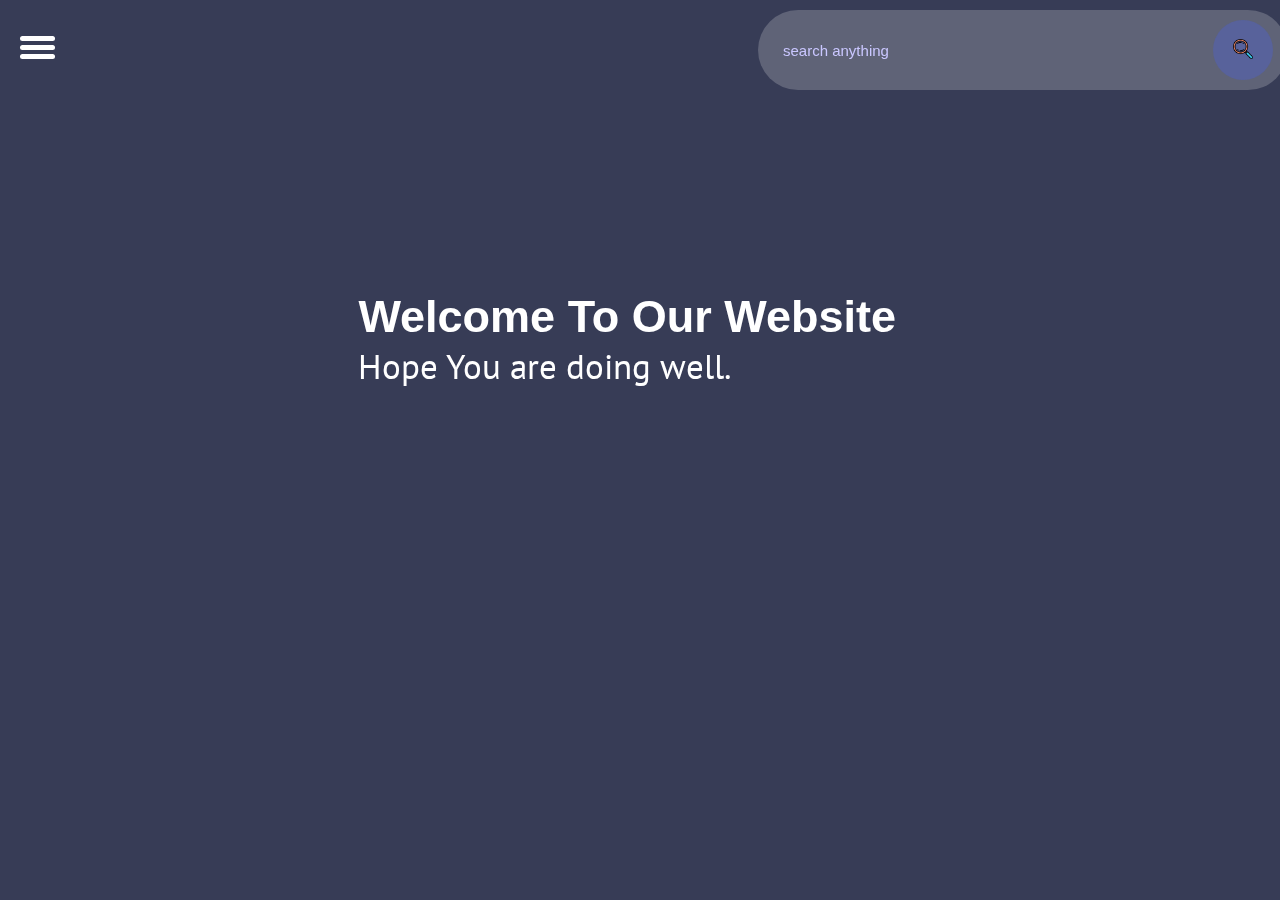
==== index.html @ e61cad7a "Update index.html" ====
<!DOCTYPE html>
<html lang="en">
<head>
    <meta charset="UTF-8">
    <meta http-equiv="X-UA-Compatible" content="IE=edge">
    <meta name="viewport" content="width=device-width, initial-scale=1.0">
    <title>My_Portfolio</title>
    <link rel="stylesheet" href="https://fonts.googleapis.com/css?family=PT+Sans">
    <link rel="stylesheet" href="css/style.css">
</head>
<body>
    <!-- <header> -->
        <div id="navigation" class="clearfix">
            <div id="menu" onclick="onClickMenu()">
                <div id="bar1" class="bar"></div>
                <div id="bar2" class="bar"></div>
                <div id="bar3" class="bar"></div>
            </div>
            <ul class="nav" id="nav">
                <li><a href="#">Home</a></li>
                <li><a href="/HTML_file/About.html">About</a></li>
                <li><a href="#">Qualification</a></li>
                <li><a href="#">Project</a></li>
                <li><a href="#">Contact</a></li>
            </ul>
            <div class="container" >
                <form action="https://www.google.com/search" method="get" class="search-bar">
                    <input type="text" placeholder="search anything" name="q">
                    <button type="submit"><img src="HTML_file/images/search.png"></button>
                </form>
            </div>
        </div>
        <div class="main">
            <ul>
                <h1> Welcome To Our Website</h1>
                <li>Hope You are doing well.</li>
            </ul>
        </div>
    <!-- </header> -->

    <script src="script.js"></script>
</body>
</html>
---- css/style.css ----
*{
    margin: 0;
    padding: 0;
    text-decoration: none;
}

body{
    margin: 0;
    padding: 0;
    font-family: 'PT Sans', sans-serif;
    /* background-image: linear-gradient(rgba(110, 119, 240, 0.9),rgba(110, 119, 240, 0.9),url(images/background.jpg)); */
    /* background-position: center; */
    /* background-size: cover; */
    background-color: #373c56;
    box-sizing: border-box;
    /* background: url(images/background.jpg); */
    /* height: 100vh; */
    /* -webkit-background-size:cover; */
    /* background-size: cover; */
    /* background-position: center center; */
    /* position: relative; */
}

.intro{
    width: 100vw;
    height: 100vh;
    box-sizing: border-box;
    background: url(images/istockphoto-1294603953-612x612.jpg);
    background-size: cover; 
    background-position: center center;
    position: relative;
    justify-content: space-around;
    /* background-color: #f55c45; */
}

.intro ul{
    width: 50vw;
    float: left;
    color: #fff;
    padding: 25px;
    margin: 15px 1px;
    align-items: center;
    align-content: center;
    list-style-type: none;
}

.intro ul h1{
    margin: 12px 1px;
}

.intro ul h2{
    margin: 1px 1px;
}

.intro ul li{
    margin: 15px 26px;
}

.img{
    /* margin-left: 20px; */
    width: 45vw;
    float: right;
    margin-top: 46px;
    margin-right: 0px;
}

.img img{
    /* border-radius: 20px; */
    width: 250px;
    clip-path: circle(50%);
    margin-left: 190px;
    /* height: 270px; */
}

.intro ul li a{
    background-color: blanchedalmond;
    border-style: solid;
    color: #333;
    border-radius: 15px;
    border-color: #fff;
}

.icons {
    padding: 0;
    width: 37vw;
    margin-right: 0px;
    margin-top: 36px;
    height: 20vh;
    float: right;
}

.icons a{
    margin: 35px;
    /* height: 265px; */
    /* width: 265px; */
    /* border-style: solid; */
    /* background-color: aliceblue; */
    /* border-radius: 50px; */
    /* text-align: center; */

}

.main{
    width: 70vw;
    align-items: center;
    justify-content: center;
    /* margin-left: 10px; */
    margin-top: 156px;
    /* text-align: center;
    line-height: 85vh; */
}

.main ul{
    float: right;
    color: #fff;
}

.main h1{
    font-size: 45px;
    font-family: Arial, Helvetica, sans-serif;
}

.main li{
    font-size: 35px;
    list-style-type: none;
}

div.container{
    width: 40vw;
    min-height: 10vh;
    margin-top: 10px;
    margin-right: 10px;
    float: right;
    /* background-image: linear-gradient(rgba(110, 119, 240, 0.9),rgba(110, 119, 240, 0.9),url(images/background.jpg)); */
    /* background-position: center; */
    /* background-size: cover; */
    /* display: flex; */
    align-items: center;
    justify-content: center;
    /* position: absolute; */
    /* top: 0; */
    /* left: 0; */
}

#navigation{
    /* background-image: linear-gradient(rgba(110, 119, 240, 0.9),rgba(110, 119, 240, 0.9),url(images/background.jpg)); */
    /* background-position: center; */
    /* background-size: cover; */
    /* display: flex; */
    width: 100;
    height: 15vh;
    /* background-color: #664968; */
    /* height: 100px; */
}

.clearfix::after{
    content: "";
    display: block;
    clear: both;
}

.search-bar{
    width: 100vw;
    max-width: 500px;
    background: rgba(255,255,255, 0.2);
    display: flex;
    align-items: center;
    border-radius: 40px;
    padding: 10px 15px;
    backdrop-filter: blur(4px) saturate(100%);
}

.search-bar input{
    background: transparent;
    flex: 1;
    border: 0;
    outline: none;
    padding: 5px 10px;
    font-size: 15px;
    color: #cac7ff;
}

::placeholder{
    color: #cac7ff;
}

.search-bar button img{
    width: 20px;
    height: 20px;
}

.search-bar button{
    border: 0;
    border-radius: 50%;
    width: 60px;
    height: 60px;
    background: #58629b;
    cursor: pointer;
}

#menu{
    width: 35px;
    height: 30px;
    margin: 30px 0 20px 20px;
    margin-top: 40px;
    float: left;
    cursor: pointer;
    z-index: 100;
}

.bar{
    height: 5px;
    width: 100%;
    background-color: #fff;
    display: block;
    border-radius: 5px;
    transition: 0.3s ease;
}

#bar1{
    transform: translateY(-4px);
}

#bar3{
    transform: translateY(4px);
}

.nav li a{
    color: #fff;
    text-decoration: none;
}

.nav li a:hover{
    /* border: 1px solid #fff; */
    border-radius: 15px;
    background: #fff;
    color: #333;
}

.nav li{
    list-style: none;
    padding: 16px 0;
}

.nav {
    padding: 0;
    margin: 0 20px; 
    transition: 1s ease;
    display: none;
}

.icon .bar{
    background-color: #fff;
}

.icon #bar1{
    transform: translateY(4px) rotate(-45deg);
}

.icon #bar3{
    transform: translateY(-6px) rotate(45deg);
}

.icon #bar2{
    opacity: 0;
}

.change{
    background-color: #f55c45;
    height: 100vh;
    margin: 0;
    position: absolute;
    font-size: 30px;
    top: 0;
    z-index: -100;
    width: 20%;
    display: flex;
    flex-direction: column;
    align-items: center;
    justify-content: center;
}

@media only screen and (max-width:1000px) {
    .change{
        width: 40%;
    }
}


@media only screen and (max-width:500px) {
    .change{
        width: 100%;
    }
}
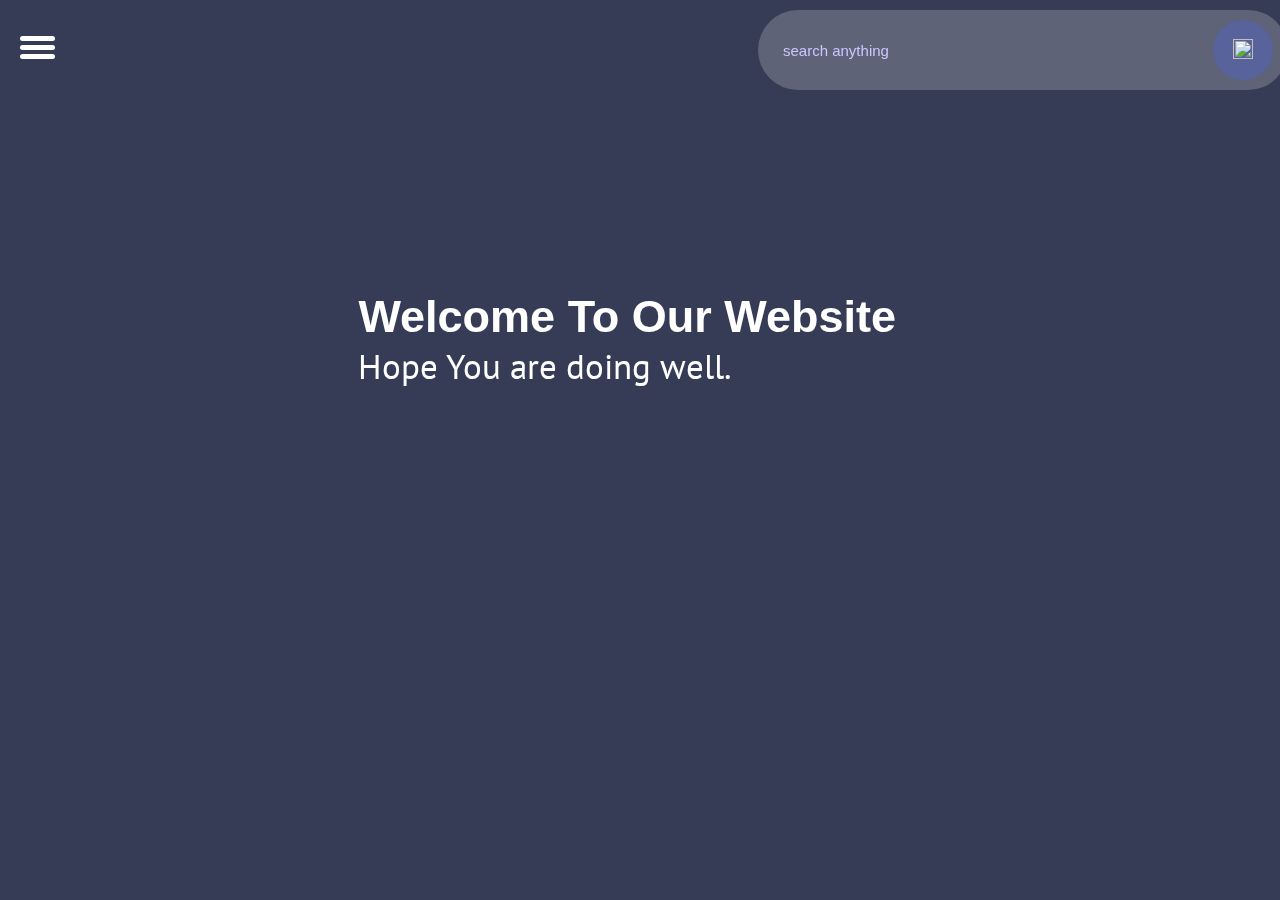
==== commit b8929aaf: "Update index.html" ====
--- a/index.html
+++ b/index.html
@@ -18,7 +18,7 @@
             </div>
             <ul class="nav" id="nav">
                 <li><a href="#">Home</a></li>
-                <li><a href="/HTML_file/About.html">About</a></li>
+                <li><a href="/Website.github.io/HTML_file/About.html">About</a></li>
                 <li><a href="#">Qualification</a></li>
                 <li><a href="#">Project</a></li>
                 <li><a href="#">Contact</a></li>
@@ -26,7 +26,7 @@
             <div class="container" >
                 <form action="https://www.google.com/search" method="get" class="search-bar">
                     <input type="text" placeholder="search anything" name="q">
-                    <button type="submit"><img src="HTML_file/images/search.png"></button>
+                    <button type="submit"><img src="Website.github.io/HTML_file/images/search.png"></button>
                 </form>
             </div>
         </div>
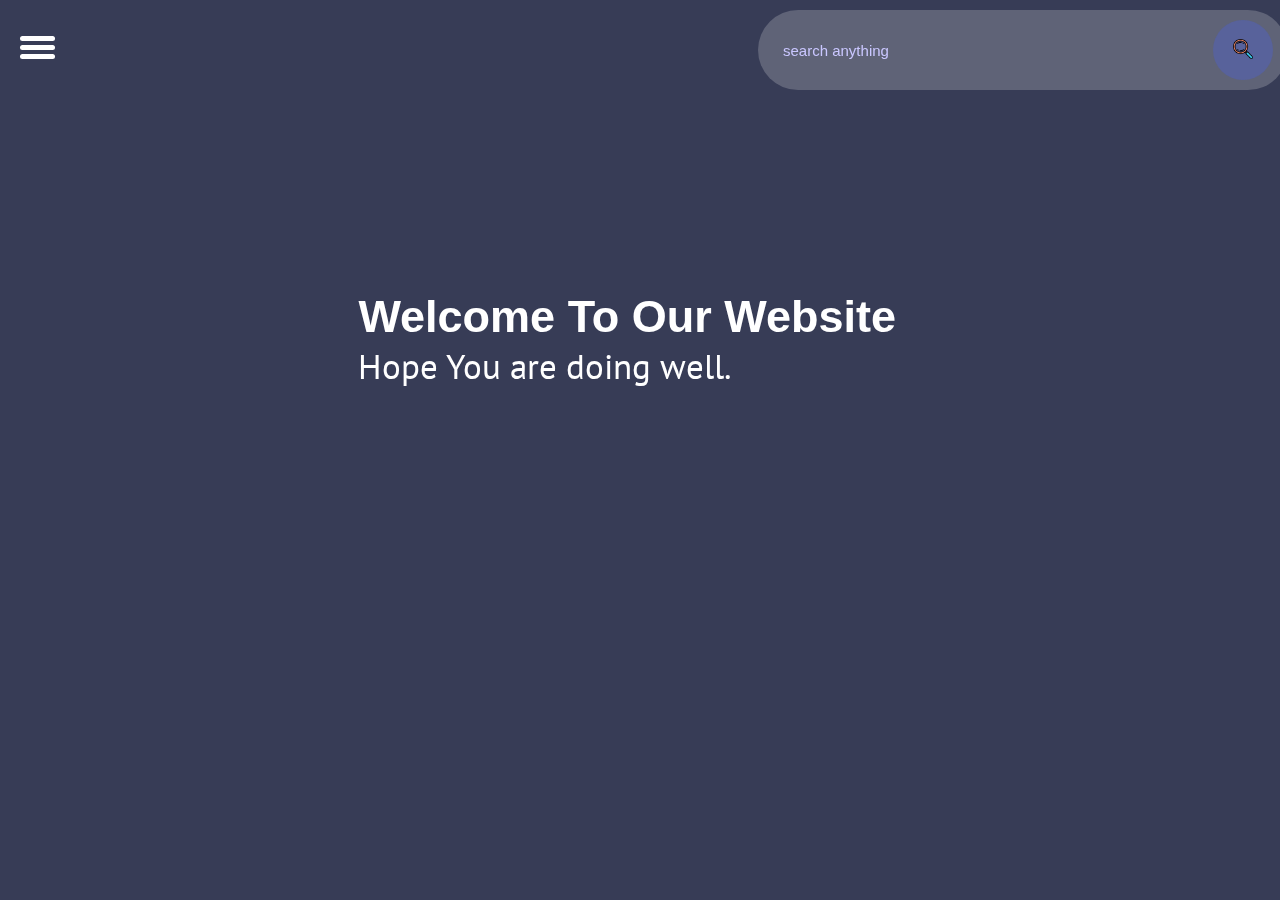
==== commit ecbe0d35: "Update index.html" ====
--- a/index.html
+++ b/index.html
@@ -26,7 +26,7 @@
             <div class="container" >
                 <form action="https://www.google.com/search" method="get" class="search-bar">
                     <input type="text" placeholder="search anything" name="q">
-                    <button type="submit"><img src="Website.github.io/HTML_file/images/search.png"></button>
+                    <button type="submit"><img src="HTML_file/images/search.png"></button>
                 </form>
             </div>
         </div>
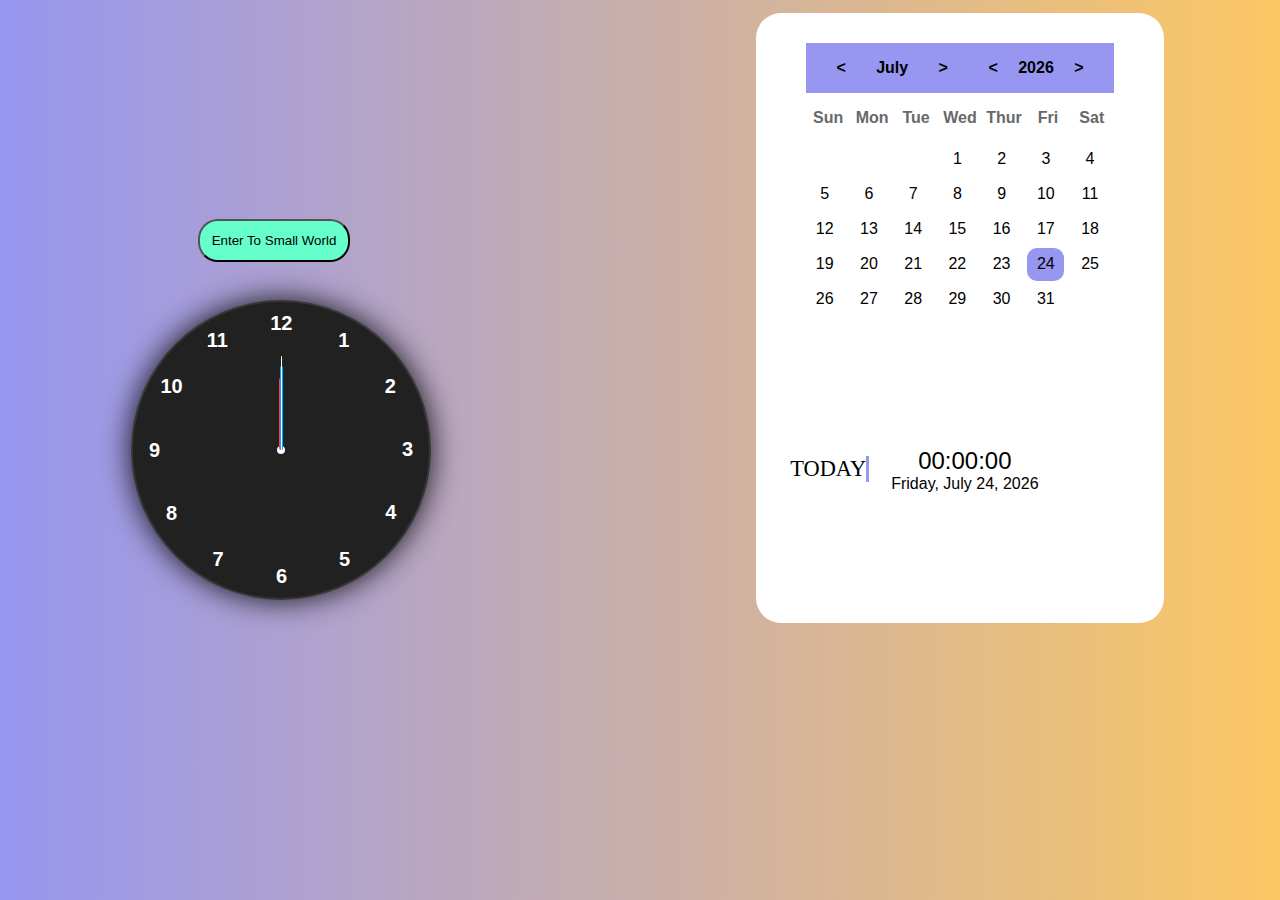
==== commit fda798d2: "Update and rename TIME.html to index.html" ====
--- a/index.html
+++ b/index.html
@@ -1,43 +1,93 @@
-<!DOCTYPE html>
-<html lang="en">
-<head>
-    <meta charset="UTF-8">
-    <meta http-equiv="X-UA-Compatible" content="IE=edge">
-    <meta name="viewport" content="width=device-width, initial-scale=1.0">
-    <title>My_Portfolio</title>
-    <link rel="stylesheet" href="https://fonts.googleapis.com/css?family=PT+Sans">
-    <link rel="stylesheet" href="css/style.css">
-</head>
-<body>
-    <!-- <header> -->
-        <div id="navigation" class="clearfix">
-            <div id="menu" onclick="onClickMenu()">
-                <div id="bar1" class="bar"></div>
-                <div id="bar2" class="bar"></div>
-                <div id="bar3" class="bar"></div>
-            </div>
-            <ul class="nav" id="nav">
-                <li><a href="#">Home</a></li>
-                <li><a href="/Website.github.io/HTML_file/About.html">About</a></li>
-                <li><a href="#">Qualification</a></li>
-                <li><a href="#">Project</a></li>
-                <li><a href="#">Contact</a></li>
-            </ul>
-            <div class="container" >
-                <form action="https://www.google.com/search" method="get" class="search-bar">
-                    <input type="text" placeholder="search anything" name="q">
-                    <button type="submit"><img src="HTML_file/images/search.png"></button>
-                </form>
-            </div>
-        </div>
-        <div class="main">
-            <ul>
-                <h1> Welcome To Our Website</h1>
-                <li>Hope You are doing well.</li>
-            </ul>
-        </div>
-    <!-- </header> -->
-
-    <script src="script.js"></script>
-</body>
-</html>
+<!DOCTYPE html>
+<html lang="en">
+<head>
+    <meta charset="UTF-8">
+    <meta http-equiv="X-UA-Compatible" content="IE=edge">
+    <meta name="viewport" content="width=device-width, initial-scale=1.0">
+    <link rel="stylesheet" href="/HTML_file/TIME.css">
+    <title>Analog Clock</title>
+</head>
+<body>
+    <div class="my-room">
+        <div class="main_container">
+            <div class="enter">
+                <button id="Enter_To_Website">
+                    <a href="index.html" style="text-decoration: none;color: #000000;">
+                        Enter To Small World
+                    </a>
+                </button>
+            </div>
+            <div class="container">
+                <div class="clock">
+                    <div style="--clr:#ff3d58; --h:72px; --w:4px;" id="hour" class="hand"><i></i></div>
+                    <div style="--clr:#00a6ff; --h:84px; --w:3px;" id="min" class="hand"><i></i></div>
+                    <div style="--clr:#ffffff; --h:94px; --w:1px;" id="sec" class="hand"><i></i></div>
+
+                    <span style="--i:1;"><b>1</b></span>
+                    <span style="--i:2;"><b>2</b></span>
+                    <span style="--i:3;"><b>3</b></span>
+                    <span style="--i:4;"><b>4</b></span>
+                    <span style="--i:5;"><b>5</b></span>
+                    <span style="--i:6;"><b>6</b></span>
+                    <span style="--i:7;"><b>7</b></span>
+                    <span style="--i:8;"><b>8</b></span>
+                    <span style="--i:9;"><b>9</b></span>
+                    <span style="--i:10;"><b>10</b></span>
+                    <span style="--i:11;"><b>11</b></span>
+                    <span style="--i:12;"><b>12</b></span>
+                </div>
+            </div>
+        </div>
+        <div class="my_room1">
+            <div class="container1">
+                <div class="calendar">
+                    <div class="calendar-header">
+                        <span class="month-change" id="month-pre">
+                            <pre><</pre>
+                        </span>
+                        <!-- <span class="month-picker" id="month-picker">may</span> -->
+                        <span class="month-picker" id="month-picker">may</span>
+                        <span class="month-change" id="month-next">
+                            <pre>></pre></span>
+                        </span>
+                        <div class="year-picker" id="year-picker">
+                            <span class="year-change" id="pre-year">
+                                <pre><</pre>
+                            </span>
+                            <span id="year">2020</span>
+                            <span class="year-change" id="next-year">
+                                <pre>></pre>
+                            </span>
+
+                        </div>
+                    </div>
+                    <div class="calendar-body">
+                        <div class="calendar-week-days">
+                            <div>Sun</div>
+                            <div>Mon</div>
+                            <div>Tue</div>
+                            <div>Wed</div>
+                            <div>Thur</div>
+                            <div>Fri</div>
+                            <div>Sat</div>
+                        </div>
+                        <div class="calendar-days">
+                        </div>
+                    </div>
+                    <div class="calendar-footer">
+                    </div>
+                    <div class="date-time-formate">
+                        <div class="day-text-formate">TODAY</div>
+                        <div class="date-time-value">
+                            <div class="time-formate">00:00:00</div>
+                            <div class="date-formate">1 - july - 2023</div>
+                        </div>
+                    </div>
+                    <div class="month-list"></div>
+                </div>
+            </div>
+        </div>
+    </div>
+    <script src="/HTML_file/TIME.js"></script>
+</body>
+</html>
--- a/HTML_file/TIME.css
+++ b/HTML_file/TIME.css
@@ -0,0 +1,451 @@
+*{
+    margin: 0;
+    padding: 0;
+    box-sizing: border-box;
+    font-family: sans-serif;
+}
+
+body{
+    /* place-items: center; */
+    /* font-family: var(--font-family); */
+    width: 100vw;
+    background: linear-gradient(to right,#9796f0,#fbc764);
+    /* overflow: hidden; */
+    /* float: right; */
+}
+
+.main_container{
+    display: flex;
+    width: 50vw;
+    float: left;
+    justify-content: center;
+    align-items: center;
+    min-height: 100vh;
+    /* width: 100vw; */
+    background-color: linear-gradient(to right,#9796f0,#fbc764);
+    color: #ffffff;
+}
+
+.enter{
+    margin: -12px;
+    padding: 1px;
+    padding-bottom: 420px;
+    /* margin-left: 1px; */
+    margin-right: -220px;
+}
+
+.enter button{
+    padding: 12px;
+    border-radius: 20px;
+    background-color: #66ffcc;
+}
+
+.enter button:hover{
+    background-color: #9796f0;
+}
+
+/* #Enter_To_Website{
+    text-decoration: none;
+} */
+
+.container{
+    position: relative;
+    /* background-color: #212121; */
+}
+
+.clock{
+    width: 300px;
+    height: 300px;
+    border-radius: 50%;
+    background-color: #212121;
+    /* background-color: rgba(255,255,255,0.1); */
+    border: 2px solid rgba(255,255,255,0.1);
+    box-shadow: 0px 0px 30px rgba(0,0,0,0.9);
+    display: flex;
+    justify-content: center;
+    align-items: center;
+}
+
+.clock span{
+    position: absolute;
+    transform: rotate(calc(30deg * var(--i)));
+    inset: 12px;
+    text-align: center;
+}
+
+.clock span b{
+    transform: rotate(calc(-30deg *var(--i)));
+    display: inline-block;
+    font-size: 20px;
+}
+
+.clock::before{
+    content: '';
+    position: absolute;
+    width: 8px;
+    height: 8px;
+    border-radius: 50%;
+    background-color: #fff;
+}
+
+.hand{
+    position: absolute;
+    display: flex;
+    justify-content: center;
+    align-items: flex-end;
+}
+
+.hand i{
+    position: absolute;
+    background-color:var(--clr);
+    width: var(--w);
+    height: var(--h);
+    border-radius: 8px;
+}
+
+
+
+
+.my_room1{
+    place-items: center;
+    font-family: var(--font-family);
+    /* background: linear-gradient(to right,#9796f0,#fbc764); */
+    overflow: hidden;
+    float: right;
+}
+
+.container1{
+    width:50vw;
+    height: max-content;
+    background-color: linear-gradient(to right,#9796f0,#fbc764);
+    position: relative;
+    display: flex;
+    padding: 2% 0px 0px 0px;
+    justify-content: center;
+    top: 10%;
+    right: 0%;
+    /* width: 100%; */
+    height: 100%;
+}
+
+.calendar{
+    height: 610px;
+    width: max-content;
+    background-color: white;
+    color: black;
+    border-radius: 25px;
+    overflow: hidden;
+    padding: 30px 50px 0px 50px;
+    box-shadow: 10px;
+}
+
+.calendar-header{
+    background: #9796f0;
+    display: flex;
+    justify-content: space-between;
+    align-items: center;
+    font-weight: 700;
+    color: var(--white);
+    padding: 10px;
+}
+
+.calendar-body{
+    pad: 10px;
+}
+
+.calendar-week-days{
+    display: grid;
+    grid-template-columns: repeat(7, 1fr);
+    font-weight: 700;
+    cursor: pointer;
+    color: rgb(104, 104, 104);
+}
+
+.calendar-week-days div:hover{
+    color: black;
+    transform: scale(1.2);
+    transition: all .2s ease-in-out;
+}
+
+.calendar-week-days div{
+    display: grid;
+    place-items: center;
+    color: var(--bg-second);
+    height: 50px;
+}
+
+.calendar-days{
+    display: grid;
+    grid-template-columns: repeat(7, 1fr);
+    gap: 2px;
+    color: var(--color-txt);
+}
+
+.calendar-days div{
+    width: 37px;
+    height: 33px;
+    display: flex;
+    align-items: center;
+    justify-content: center;
+    padding: 5px;
+    position: relative;
+    cursor: pointer;
+    animation: to-top 1s forwards;
+}
+
+.current-date{
+    background-color: #9796f0;
+    border-radius: 10px;
+}
+
+.month-picker{
+    padding: 5px 10px;
+    border-radius: 10px;
+    cursor: pointer;
+}
+
+
+.month-picker:hover{
+    background-color: var(--color-hover);
+}
+
+.month-picker:hover{
+    color: var(--color-txt);
+}
+
+.month-change{
+    height: 30px;
+    width: 30px;
+    border-radius: 50px;
+    display: grid;
+    place-items: center;
+    margin: 0px 10px;
+    cursor: pointer;
+}
+
+.month-change:hover{
+    background-color: var(--light-btn);
+    transition: all .2s ease-in-out;
+    transform: scale(1.12);
+}
+
+.month-change:hover pre{
+    padding: 10px;
+    display: flex;
+    justify-content: flex-end;
+    align-items: center;
+}
+
+.year-picker{
+    display: flex;
+    align-items: center;
+}
+
+.year-change{
+    height: 30px;
+    width: 30px;
+    border-radius: 50px;
+    display: grid;
+    place-items: center;
+    margin: 0px 10px;
+    cursor: pointer;
+}
+
+.year-change:hover{
+    background-color: var(--light-btn);
+    transition: all .2s ease-in-out;
+    transform: scale(1.12);
+}
+
+.year-change:hover pre{
+    padding: 10px;
+    display: flex;
+    justify-content: flex-end;
+    align-items: center;
+}
+
+#year:hover{
+   cursor: pointer;
+   transform: scale(1.2);
+   transition: all 0.2s ease-in-out;
+}
+
+.calender-days div span{
+    position: absolute;
+}
+
+.calendar-days div:hover{
+    transition: width 0.2s ease-in-out, height 0.2s ease-in-out;
+    background-color: #fbc764;
+    border-radius: 20%;
+    color: var(--dark-text);
+}
+
+.month-list{
+    position: relative;
+    left: 0;
+    top: -50px;
+    background-color: #ebebeb;
+    color: var(--light-text);
+    display: grid;
+    grid-template-columns: repeat(3, auto);
+    gap: 5px;
+    border-radius: 20px;
+}
+
+.month-list  > div{
+    display: grid;
+    place-content: center;
+    margin: 5px 10px;
+    transition: all 0.2s ease-in-out;
+}
+
+.month-list > div > div{
+    border-radius: 15px;
+    padding: 10px;
+    cursor: pointer;
+}
+
+.month-list > div > div:hover{
+    background-color: var(--light-btn);
+    color: var(--dark-text);
+    transform: scale(0.9);
+    transition: all 0.2s ease-in-out;
+}
+
+.month-list .show{
+    visibility: visible;
+    pointer-events: visible;
+    transition: 0.6 ease-in-out;
+    animation: to-left .71s forwards;
+}
+
+.month-list.hideonce{
+    visibility: hidden;
+}
+
+.month-list.hide{
+    animation: to-right 1s forwards;
+    visibility: none;
+    pointer-events: none;
+}
+
+.date-time-formate{
+    width: max-content;
+    height: max-content;
+    font-family: Dubai light,Century Gothic;
+    position: relative;
+    display: inline;
+    top: 140px;
+    justify-content: center;
+}
+
+.day-text-formate{
+    font-family: Microsoft JhengMei UI;
+    font-size: 1.4rem;
+    padding-right: 5%;
+    border-right: 3px solid #9796f0;
+    position: absolute;
+    left: -1rem;
+}
+
+.date-time-value{
+    display: block;
+    height: max-content;
+    width: max-content;
+    position: absolute;
+    left: 40%;
+    top: -18px;
+    text-align: center;
+    padding-left: 85px;
+    padding-top: 9px;
+}
+
+.time-formate{
+    font-size: 1.5rem;
+}
+
+.time-formate.hideTime{
+    animation: hidetime 1.5s forwards;
+}
+
+.day-text-formate.hidetime{
+    animation: hidetime 1.5s forwards;
+}
+
+.date-formate.hideTime{
+    animation: hidetime 1.5s forwards;
+}
+
+.time-formate.showtime{
+    animation: showtime 1s forwards;
+}
+
+.day-text-formate.showtime{
+    animation: showtime 1s forwards;
+}
+
+.date-formate.showtime{
+    animation: showtime 1s forwards;
+}
+
+@keyframes to-top{
+    0%{
+        transform: translateY(0%);
+        opacity: 0;
+    }
+    100%{
+        transform: translateY(100%);
+        opacity: 1;
+    }
+}
+
+@keyframes to-left{
+    0%{
+        transform: translateX(230%);
+        opacity: 1;
+    }
+    100%{
+        transform: translateX(230%);
+        opacity: 1;
+    }
+}
+
+@keyframes to-right{
+    10%{
+        transform: translateX(0%);
+        opacity: 1;
+    }
+    100%{
+        transform: translateX(-150%);
+        opacity: 1;
+    }
+}
+
+@keyframes showtime{
+    0%{
+        transform: translateX(250%);
+        opacity: 1;
+    }
+    100%{
+        transform: translateX(0%);
+        opacity: 1;
+    }
+}
+
+@keyframes hidetime{
+    0%{
+        transform: translateX(0%);
+        opacity: 1;
+    }
+    100%{
+        transform: translateX(-370%);
+        opacity: 1;
+    }
+}
+
+@media (max-width:375px){
+    .month-list>div{
+        margin: 5px 0px;
+    }
+}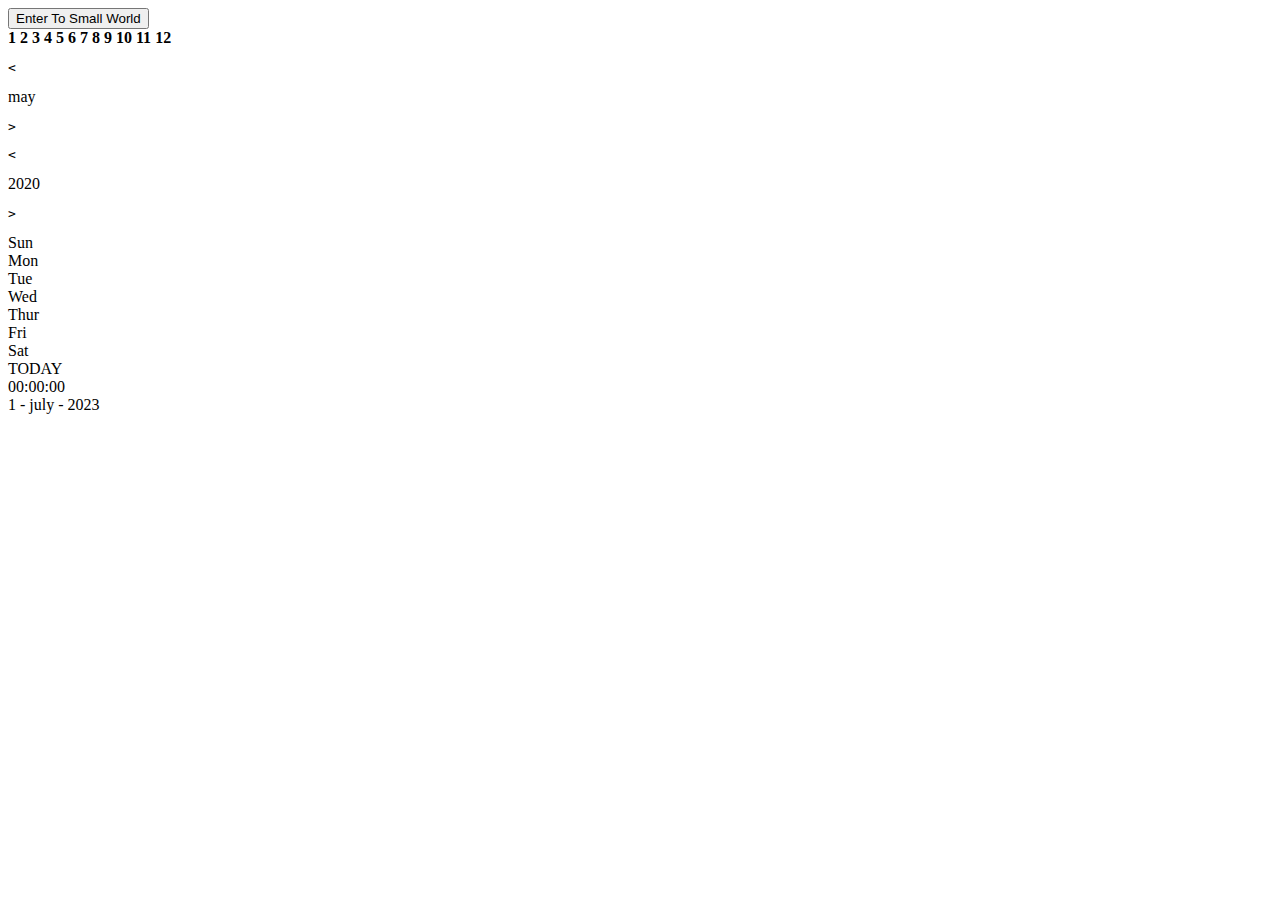
==== commit dcd29eb8: "Update index.html" ====
--- a/index.html
+++ b/index.html
@@ -4,7 +4,7 @@
     <meta charset="UTF-8">
     <meta http-equiv="X-UA-Compatible" content="IE=edge">
     <meta name="viewport" content="width=device-width, initial-scale=1.0">
-    <link rel="stylesheet" href="/HTML_file/TIME.css">
+    <link rel="stylesheet" href="/Website.github.io/HTML_file/TIME.css">
     <title>Analog Clock</title>
 </head>
 <body>
@@ -12,7 +12,7 @@
         <div class="main_container">
             <div class="enter">
                 <button id="Enter_To_Website">
-                    <a href="index.html" style="text-decoration: none;color: #000000;">
+                    <a href="/Website.github.io/Main.html" style="text-decoration: none;color: #000000;">
                         Enter To Small World
                     </a>
                 </button>
@@ -88,6 +88,6 @@
             </div>
         </div>
     </div>
-    <script src="/HTML_file/TIME.js"></script>
+    <script src="/Website.github.io/HTML_file/TIME.js"></script>
 </body>
 </html>
